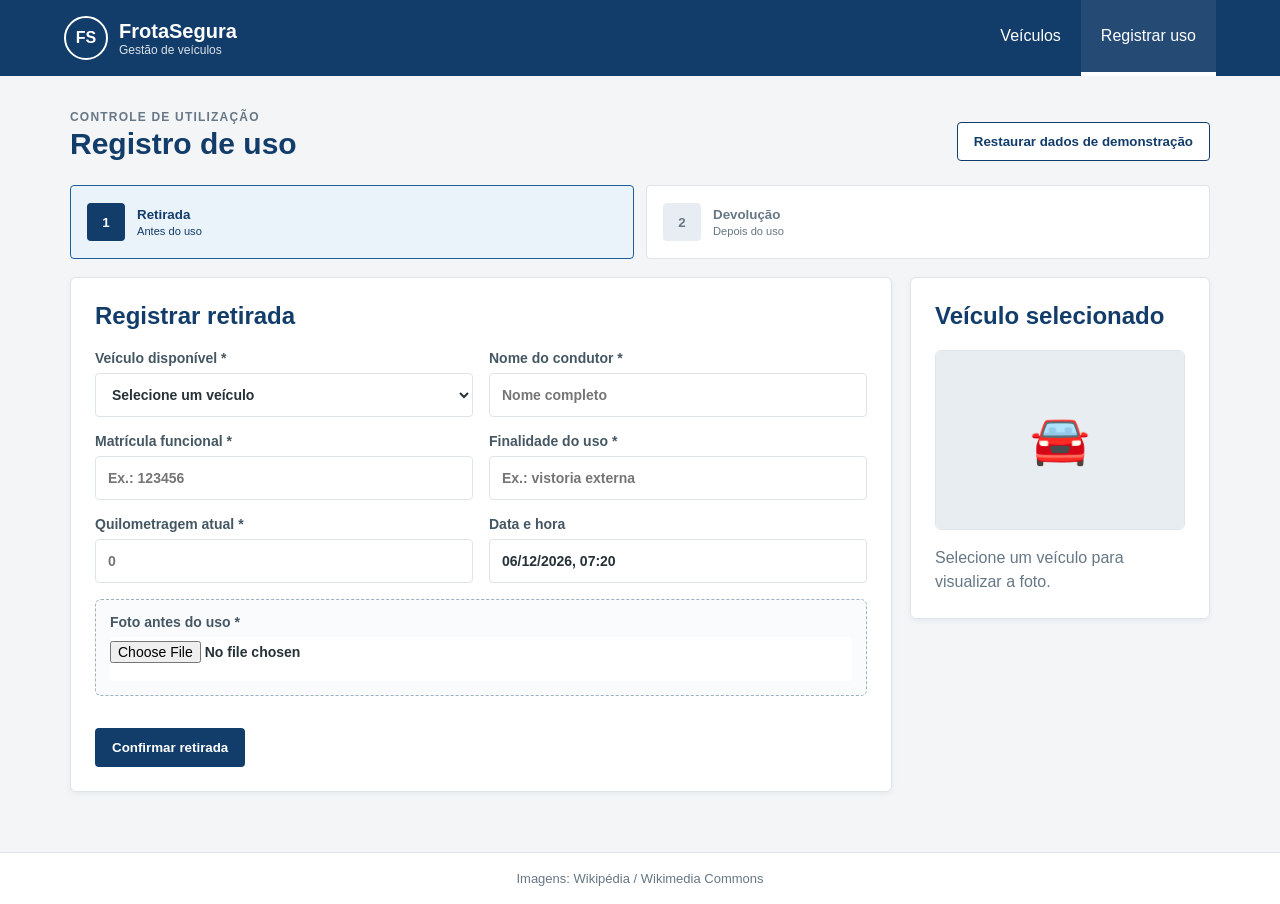
==== registro.html @ 2a6b4c61 "1.0" ====
<!doctype html>
<html lang="pt-BR">
<head>
  <meta charset="utf-8">
  <meta name="viewport" content="width=device-width, initial-scale=1">
  <title>FrotaSegura - Registrar uso</title>
  <link rel="stylesheet" href="css/style.css">
</head>
<body>
  <header class="topbar">
    <div class="brand">
      <span class="brand-icon" aria-hidden="true">FS</span>
      <div><strong>FrotaSegura</strong><span>Gestão de veículos</span></div>
    </div>
    <nav aria-label="Navegação principal">
      <a href="index.html">Veículos</a>
      <a class="active" href="registro.html">Registrar uso</a>
    </nav>
  </header>

  <main class="container narrow">
    <div class="page-heading">
      <div>
        <p class="eyebrow">Controle de utilização</p>
        <h1>Registro de uso</h1>
      </div>
      <button id="restaurarDados" class="btn btn-secondary" type="button">Restaurar dados de demonstração</button>
    </div>

    <div id="mensagemSucesso" class="alert success" role="status" hidden></div>
    <div class="steps" aria-label="Etapas do registro">
      <button type="button" class="step active" data-etapa="retirada">
        <span>1</span><div><strong>Retirada</strong><small>Antes do uso</small></div>
      </button>
      <button type="button" class="step" data-etapa="devolucao">
        <span>2</span><div><strong>Devolução</strong><small>Depois do uso</small></div>
      </button>
    </div>

    <div class="registration-layout">
    <div class="registration-main">
    <section id="etapaRetirada" class="form-card">
      <h2>Registrar retirada</h2>
      <form id="formRetirada" novalidate>
        <div class="form-grid">
          <label>
            <span>Veículo disponível *</span>
            <select id="veiculoRetirada" required></select>
          </label>
          <label>
            <span>Nome do condutor *</span>
            <input id="nomeCondutor" type="text" required placeholder="Nome completo">
          </label>
          <label>
            <span>Matrícula funcional *</span>
            <input id="matricula" type="text" required placeholder="Ex.: 123456">
          </label>
          <label>
            <span>Finalidade do uso *</span>
            <input id="finalidade" type="text" required placeholder="Ex.: vistoria externa">
          </label>
          <label>
            <span>Quilometragem atual *</span>
            <input id="kmInicial" type="number" min="0" step="1" required placeholder="0">
          </label>
          <label>
            <span>Data e hora</span>
            <input id="dataRetirada" type="text" readonly>
          </label>
        </div>
        <label class="upload-area">
          <span>Foto antes do uso *</span>
          <input id="fotoAntes" type="file" accept="image/*" required>
        </label>
        <div class="preview"><img id="previewAntes" alt="Prévia da foto antes do uso" hidden></div>
        <p id="erroRetirada" class="alert error" role="alert" hidden></p>
        <button class="btn btn-primary" type="submit">Confirmar retirada</button>
      </form>
    </section>

    <section id="etapaDevolucao" class="form-card" hidden>
      <h2>Registrar devolução</h2>
      <form id="formDevolucao" novalidate>
        <div class="form-grid">
          <label>
            <span>Veículo em uso *</span>
            <select id="veiculoDevolucao" required></select>
          </label>
          <label>
            <span>Quilometragem final *</span>
            <input id="kmFinal" type="number" min="0" step="1" required placeholder="0">
          </label>
        </div>
        <div id="infoRetirada" class="retirada-info" hidden></div>
        <div class="comparison" id="comparacaoFotos" hidden>
          <figure><span>Antes</span><img id="fotoComparacaoAntes" alt="Foto do veículo antes do uso" hidden><div id="placeholderComparacaoAntes" class="history-photo-placeholder" role="img" aria-label="Foto anterior indisponível" hidden><span aria-hidden="true">🚘</span></div></figure>
          <figure><span>Depois</span><img id="previewDepois" alt="Prévia da foto depois do uso"></figure>
        </div>
        <label class="upload-area">
          <span>Foto depois do uso *</span>
          <input id="fotoDepois" type="file" accept="image/*" required>
        </label>
        <label>
          <span>Observações</span>
          <textarea id="observacoes" rows="4" placeholder="Descreva avarias ou observações sobre o uso"></textarea>
        </label>
        <label class="checkbox-field">
          <input id="possivelDano" type="checkbox">
          <span>Possível dano identificado</span>
        </label>
        <p id="erroDevolucao" class="alert error" role="alert" hidden></p>
        <button class="btn btn-primary" type="submit">Confirmar devolução</button>
      </form>
    </section>
    </div>
    <aside class="selected-vehicle-panel" aria-live="polite">
      <h2>Veículo selecionado</h2>
      <div id="fotoVeiculoSelecionado" class="selected-vehicle-image image-loading">
        <span class="image-skeleton" aria-hidden="true"></span>
      </div>
      <p id="dadosVeiculoSelecionado">Selecione um veículo para visualizar a foto.</p>
    </aside>
    </div>
  </main>

  <footer class="site-footer">Imagens: Wikipédia / Wikimedia Commons</footer>

  <script src="js/dados.js"></script>
  <script src="js/imagens.js"></script>
  <script src="js/registro.js"></script>
</body>
</html>
---- css/style.css ----
:root {
  --azul: #123c69;
  --azul-claro: #1d5f99;
  --azul-pale: #eaf2fa;
  --cinza: #f3f5f7;
  --borda: #dfe4ea;
  --texto: #263238;
  --verde: #198754;
  --laranja: #d9822b;
  --vermelho: #b42318;
  --radius-sm: 4px;
  --radius-md: 6px;
}

* { box-sizing: border-box; }
body { margin: 0; font-family: Arial, Helvetica, sans-serif; background: var(--cinza); color: var(--texto); }
.topbar { height: 76px; background: var(--azul); color: #fff; display: flex; align-items: center; justify-content: space-between; padding: 0 5%; }
.brand { display: flex; align-items: center; gap: 11px; }
.brand-icon { width: 44px; height: 44px; display: grid; place-items: center; border: 2px solid #fff; border-radius: 50%; font-weight: 700; }
.brand div { display: flex; flex-direction: column; }
.brand strong { font-size: 20px; }
.brand span:last-child { font-size: 12px; opacity: .85; }
.topbar nav { display: flex; align-self: stretch; }
.topbar nav a { color: #fff; text-decoration: none; display: flex; align-items: center; padding: 0 20px; border-bottom: 4px solid transparent; }
.topbar nav a.active { background: rgba(255,255,255,.08); border-bottom-color: #fff; }

.container { max-width: 1180px; margin: 0 auto; padding: 34px 20px 60px; }
.container.narrow { max-width: 1180px; }
.page-heading { display: flex; align-items: end; justify-content: space-between; margin-bottom: 24px; }
.page-heading h1 { margin: 3px 0 0; color: var(--azul); font-size: 30px; }
.eyebrow { margin: 0; color: #667785; text-transform: uppercase; letter-spacing: 1.2px; font-size: 12px; font-weight: 700; }

.summary-grid { display: grid; grid-template-columns: repeat(3, 1fr); gap: 18px; margin-bottom: 22px; }
.summary-card { background: #fff; border: 1px solid var(--borda); border-radius: var(--radius-md); padding: 20px; box-shadow: 0 2px 6px rgba(18,60,105,.05); display: flex; align-items: center; gap: 16px; }
.summary-icon { width: 48px; height: 48px; border-radius: var(--radius-md); display: grid; place-items: center; color: #fff; font-size: 20px; }
.summary-icon.blue { background: var(--azul-claro); }.summary-icon.orange { background: var(--laranja); }.summary-icon.green { background: var(--verde); }
.summary-card div { display: flex; flex-direction: column; }.summary-card span:not(.summary-icon) { color: #667785; }.summary-card strong { color: var(--azul); font-size: 28px; }

.toolbar { display: grid; grid-template-columns: 1fr 220px; gap: 14px; margin-bottom: 20px; }
.toolbar label, form label { display: flex; flex-direction: column; gap: 7px; color: #455763; font-weight: 700; font-size: 14px; }
.toolbar input, .toolbar select, form input, form select, form textarea { width: 100%; border: 1px solid var(--borda); border-radius: var(--radius-sm); background: #fff; min-height: 44px; padding: 10px 12px; font: inherit; color: var(--texto); }
.toolbar input:focus, .toolbar select:focus, form input:focus, form select:focus, form textarea:focus { outline: 3px solid rgba(29,95,153,.16); border-color: var(--azul-claro); }

.vehicle-grid { display: grid; grid-template-columns: repeat(3, 1fr); gap: 18px; }
.vehicle-card { background: #fff; border: 1px solid var(--borda); border-radius: var(--radius-md); overflow: hidden; box-shadow: 0 2px 6px rgba(18,60,105,.05); cursor: pointer; transition: .15s ease; }
.vehicle-card:hover, .vehicle-card:focus { transform: translateY(-2px); border-color: #a9c4dd; }
.vehicle-image { height: 180px; width: 100%; position: relative; overflow: hidden; background: #e8edf2; }
.vehicle-image img { display: block; width: 100%; height: 100%; object-fit: cover; }
.vehicle-body { padding: 16px; }.vehicle-title { display: flex; align-items: start; justify-content: space-between; gap: 8px; }
.vehicle-title h2 { margin: 0 0 4px; font-size: 18px; }.plate { color: #667785; font-weight: 700; letter-spacing: .5px; }
.status { border: 1px solid transparent; border-radius: var(--radius-sm); padding: 5px 9px; font-size: 12px; font-weight: 700; white-space: nowrap; }.status.available { background: #dff3e8; color: #12633a; }.status.busy { background: #fff0d7; color: #8a5512; }
.vehicle-meta { display: flex; justify-content: space-between; margin-top: 14px; padding-top: 12px; border-top: 1px solid #edf0f3; color: #667785; font-size: 13px; }.vehicle-meta strong { display: block; color: var(--texto); margin-top: 4px; }
.empty-state { grid-column: 1/-1; padding: 40px; text-align: center; background: #fff; border: 1px solid var(--borda); border-radius: var(--radius-md); }
.image-loading { background: linear-gradient(90deg, #e8edf2 25%, #f5f7f9 50%, #e8edf2 75%); background-size: 200% 100%; animation: skeleton 1.3s ease-in-out infinite; }
.image-skeleton { display: block; width: 100%; height: 100%; }
.image-placeholder { width: 100%; height: 100%; display: grid; place-items: center; background: #e8edf2; color: #778897; }
.image-placeholder span { font-size: 48px; line-height: 1; }
@keyframes skeleton { to { background-position: -200% 0; } }

.modal[hidden] { display: none; }.modal { position: fixed; inset: 0; z-index: 20; display: grid; place-items: center; padding: 20px; }.modal-backdrop { position: absolute; inset: 0; background: rgba(12,28,44,.65); }
.modal-content { position: relative; z-index: 1; width: min(900px, 100%); max-height: 86vh; overflow: auto; background: #fff; border: 1px solid var(--borda); border-radius: var(--radius-md); padding: 24px; box-shadow: 0 8px 24px rgba(12,28,44,.18); }.modal-close { position: absolute; right: 16px; top: 12px; border: 1px solid var(--borda); background: #edf1f5; width: 36px; height: 36px; border-radius: var(--radius-sm); font-size: 24px; cursor: pointer; }.modal-content h2 { color: var(--azul); margin-right: 45px; }
.modal-vehicle-image { height: 180px; max-width: 420px; margin: 0 0 18px; overflow: hidden; border: 1px solid var(--borda); border-radius: var(--radius-md); }
.modal-vehicle-image img { width: 100%; height: 100%; display: block; object-fit: cover; }
.history-list { display: grid; gap: 14px; }.history-item { border: 1px solid var(--borda); border-radius: var(--radius-md); padding: 14px; }.history-head { display: flex; justify-content: space-between; gap: 12px; }.history-head strong { color: var(--azul); }.history-details { color: #667785; margin: 8px 0 12px; }
.history-photos { display: grid; grid-template-columns: 1fr 1fr; gap: 12px; }.history-photos figure { margin: 0; }.history-photos figcaption { font-weight: 700; font-size: 13px; margin-bottom: 6px; }.history-photos img { width: 100%; height: 180px; object-fit: cover; border-radius: var(--radius-md); background: #edf1f5; }.history-photo-placeholder { width: 100%; height: 180px; display: grid; place-items: center; background: #e8edf2; color: #778897; border: 1px solid var(--borda); border-radius: var(--radius-md); }.history-photo-placeholder span { font-size: 42px; }.danger { color: var(--vermelho); font-weight: 700; }

.steps { display: grid; grid-template-columns: 1fr 1fr; gap: 12px; margin-bottom: 18px; }.step { border: 1px solid var(--borda); background: #fff; border-radius: var(--radius-sm); min-height: 74px; display: flex; align-items: center; gap: 12px; padding: 12px 16px; text-align: left; color: #667785; cursor: pointer; }.step > span { width: 38px; height: 38px; border-radius: var(--radius-sm); background: #e7edf3; display: grid; place-items: center; font-weight: 700; }.step div { display: flex; flex-direction: column; }.step small { margin-top: 3px; }.step.active { border-color: var(--azul-claro); background: var(--azul-pale); color: var(--azul); }.step.active > span { background: var(--azul); color: #fff; }
.registration-layout { display: grid; grid-template-columns: minmax(0, 1fr) 300px; gap: 18px; align-items: start; }.registration-main { min-width: 0; display: grid; gap: 16px; }
.form-card, .selected-vehicle-panel { background: #fff; border: 1px solid var(--borda); border-radius: var(--radius-md); padding: 24px; box-shadow: 0 2px 6px rgba(18,60,105,.05); }.form-card h2, .selected-vehicle-panel h2 { margin-top: 0; color: var(--azul); }
.form-grid { display: grid; grid-template-columns: repeat(2, 1fr); gap: 16px; }.form-card form { display: flex; flex-direction: column; gap: 16px; }.upload-area { border: 1px dashed #9eb1c2; border-radius: var(--radius-md); padding: 14px; background: #f9fbfc; }.upload-area input { border: 0; padding: 4px 0; }.preview img { max-width: 280px; max-height: 180px; object-fit: cover; border-radius: var(--radius-md); }
.btn { border: 1px solid transparent; border-radius: var(--radius-sm); padding: 11px 16px; font-weight: 700; cursor: pointer; }.btn-primary { background: var(--azul); color: #fff; align-self: flex-start; }.btn-primary:hover { background: #0d3158; }.btn-secondary { background: #fff; color: var(--azul); border-color: var(--azul); }
.alert { border: 1px solid var(--borda); border-radius: var(--radius-md); padding: 12px 14px; margin: 0; }.alert.success { background: #dff3e8; color: #12633a; border-color: #abdcbf; }.alert.error { background: #fcebea; color: var(--vermelho); border-color: #f1bbb6; }.checkbox-field { flex-direction: row; align-items: center; }.checkbox-field input { width: 18px; min-height: 18px; }.checkbox-field span { font-weight: 700; }
.retirada-info { background: var(--azul-pale); border: 1px solid var(--borda); border-radius: var(--radius-md); padding: 12px; font-size: 14px; }.comparison { display: grid; grid-template-columns: 1fr 1fr; gap: 12px; }.comparison figure { margin: 0; }.comparison figure span { display: block; font-weight: 700; margin-bottom: 6px; }.comparison img { width: 100%; height: 220px; object-fit: cover; border-radius: var(--radius-md); background: #edf1f5; }
.selected-vehicle-panel { position: sticky; top: 18px; }.selected-vehicle-panel p { margin-bottom: 0; color: #667785; line-height: 1.5; }.selected-vehicle-image { height: 180px; overflow: hidden; border: 1px solid var(--borda); border-radius: var(--radius-md); background-color: #e8edf2; }.selected-vehicle-image img { display: block; width: 100%; height: 100%; object-fit: cover; }
.site-footer { padding: 18px 20px; text-align: center; color: #667785; font-size: 13px; border-top: 1px solid var(--borda); background: #fff; }

@media (max-width: 900px) {
  .registration-layout { grid-template-columns: minmax(0, 1fr) 250px; }.vehicle-grid { grid-template-columns: repeat(2, 1fr); }
}
@media (max-width: 800px) {
  .topbar { height: auto; min-height: 76px; align-items: stretch; }.topbar nav a { padding: 0 10px; }.summary-grid { grid-template-columns: 1fr; }.toolbar { grid-template-columns: 1fr; }.form-grid { grid-template-columns: 1fr; }.page-heading { align-items: flex-start; gap: 14px; }.comparison img { height: 160px; }
  .registration-layout { grid-template-columns: 1fr; }.selected-vehicle-panel { position: static; grid-row: 1; }.selected-vehicle-image { height: 220px; }
}
@media (max-width: 520px) {
  .topbar { padding: 0 12px; }.brand div { display: none; }.topbar nav a { font-size: 13px; }.container { padding: 24px 12px 40px; }.page-heading { flex-direction: column; }.page-heading h1 { font-size: 24px; }.summary-grid { gap: 10px; }.vehicle-grid { grid-template-columns: 1fr; }.steps { grid-template-columns: 1fr; }.modal-content { padding: 20px 14px; }.history-photos, .comparison { grid-template-columns: 1fr; }.history-photos img { height: 200px; }.btn-secondary { width: 100%; }.form-card, .selected-vehicle-panel { padding: 18px 14px; }
}
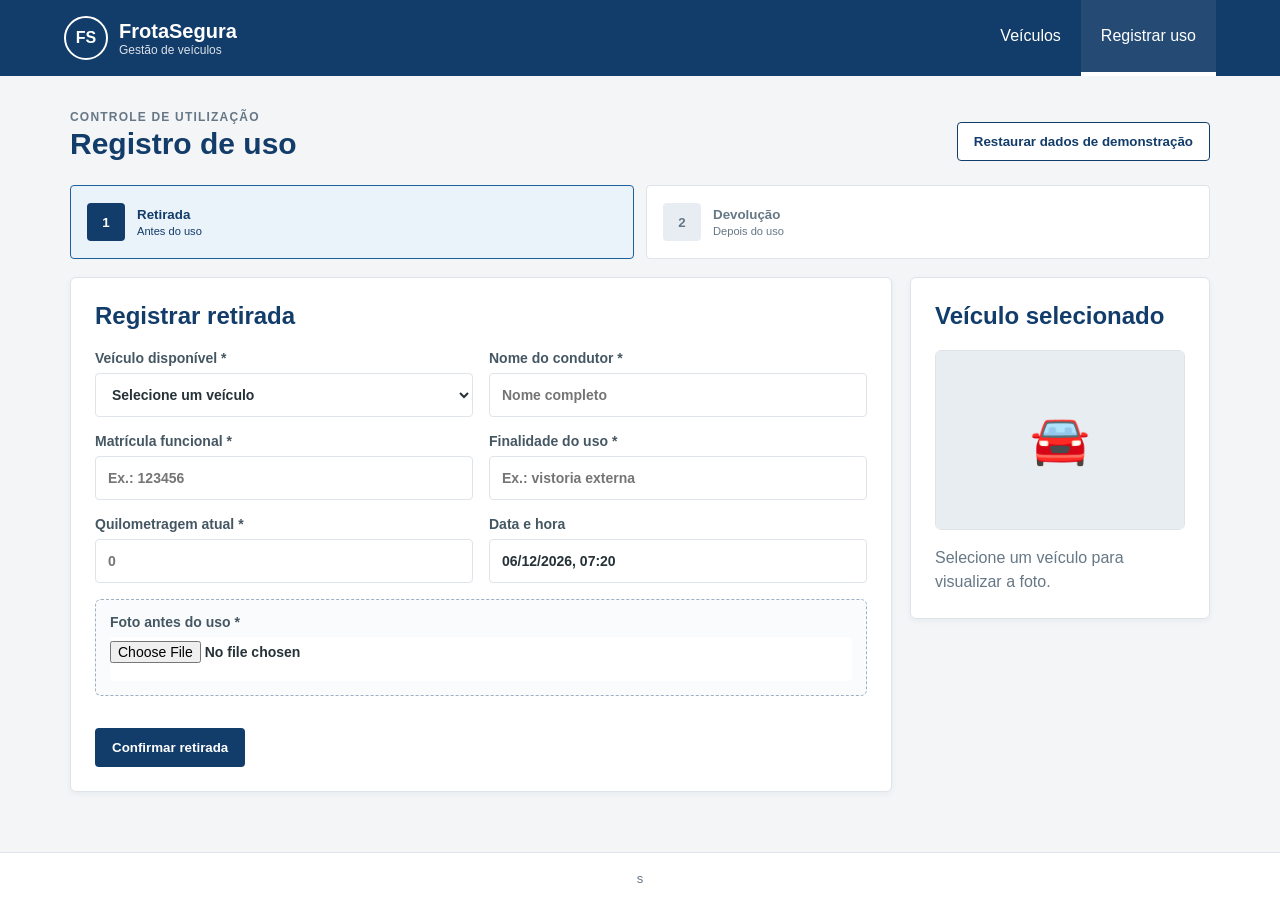
==== commit 1505aec7: "Tirei "Imagens: WIkipédia" do footer" ====
--- a/registro.html
+++ b/registro.html
@@ -123,7 +123,7 @@
     </div>
   </main>
 
-  <footer class="site-footer">Imagens: Wikipédia / Wikimedia Commons</footer>
+  <footer class="site-footer">s</footer>
 
   <script src="js/dados.js"></script>
   <script src="js/imagens.js"></script>
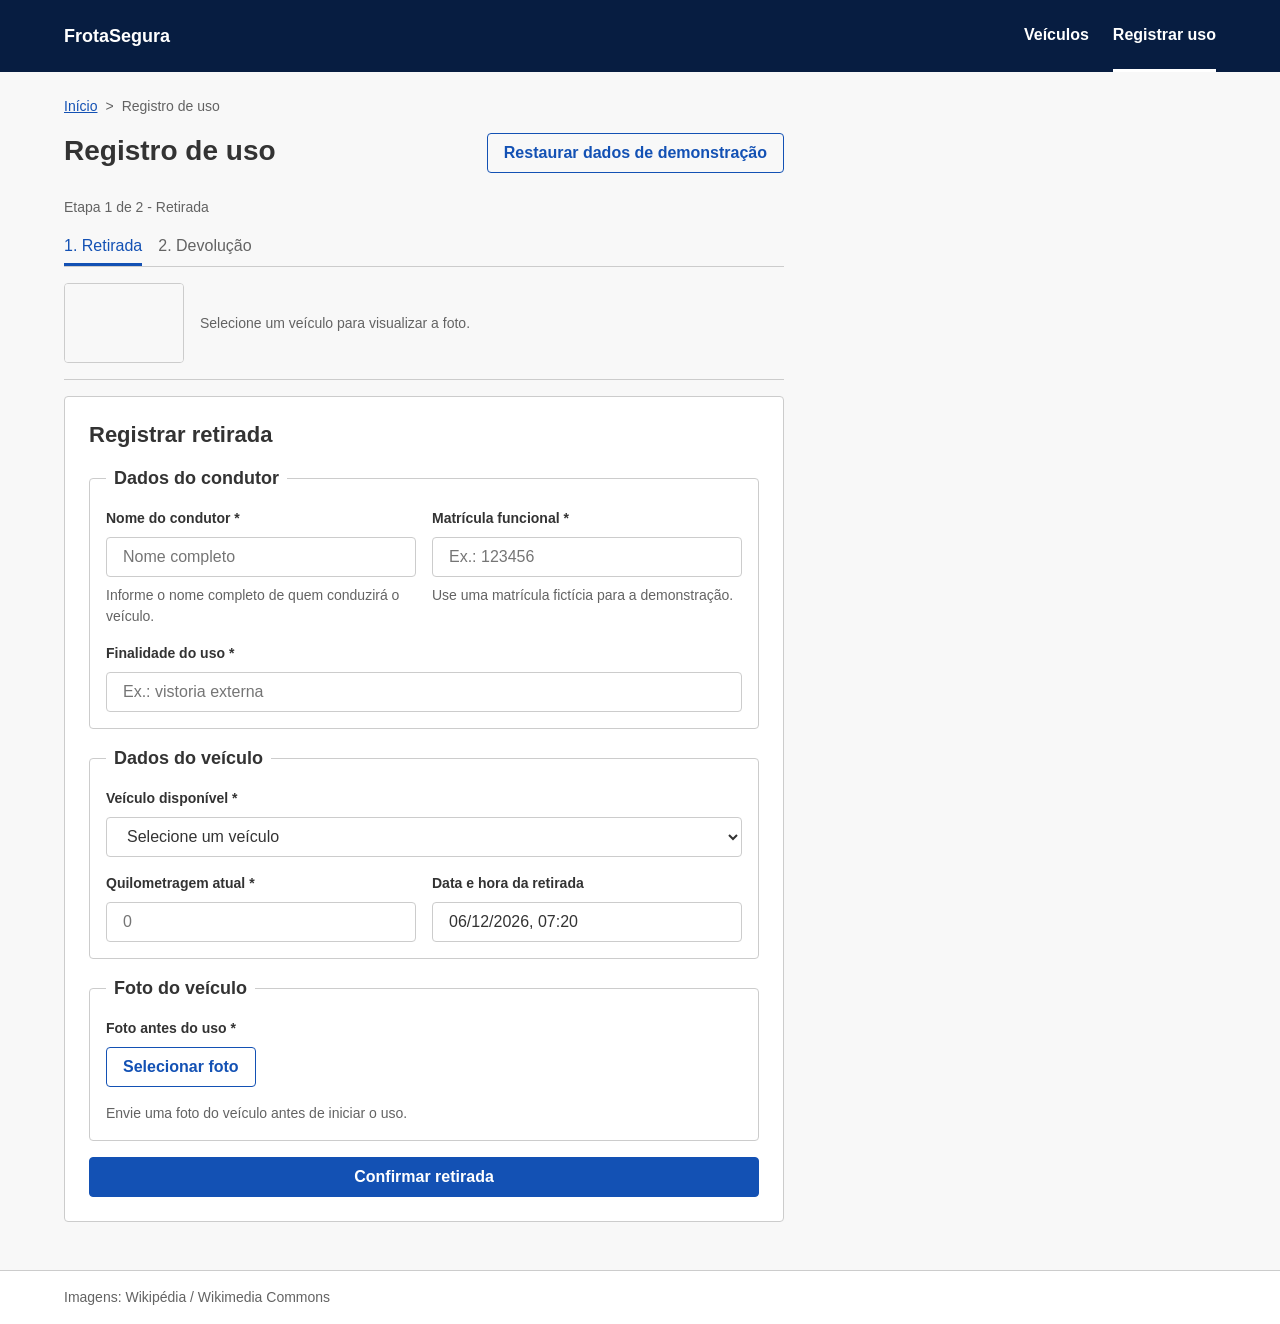
==== commit e81544db: "2.0" ====
--- a/registro.html
+++ b/registro.html
@@ -7,123 +7,165 @@
   <link rel="stylesheet" href="css/style.css">
 </head>
 <body>
-  <header class="topbar">
-    <div class="brand">
-      <span class="brand-icon" aria-hidden="true">FS</span>
-      <div><strong>FrotaSegura</strong><span>Gestão de veículos</span></div>
+  <header class="cabecalho">
+    <div class="cabecalho-conteudo container">
+      <a class="marca" href="index.html">FrotaSegura</a>
+      <nav class="navegacao" aria-label="Navegação principal">
+        <a href="index.html">Veículos</a>
+        <a class="ativo" href="registro.html" aria-current="page">Registrar uso</a>
+      </nav>
     </div>
-    <nav aria-label="Navegação principal">
-      <a href="index.html">Veículos</a>
-      <a class="active" href="registro.html">Registrar uso</a>
-    </nav>
   </header>
 
-  <main class="container narrow">
-    <div class="page-heading">
-      <div>
-        <p class="eyebrow">Controle de utilização</p>
+  <main class="container">
+    <div class="registro-conteudo">
+      <nav class="migalhas" aria-label="Você está em">
+        <ol>
+          <li><a href="index.html">Início</a></li>
+          <li aria-current="page">Registro de uso</li>
+        </ol>
+      </nav>
+
+      <div class="titulo-pagina titulo-pagina--registro">
         <h1>Registro de uso</h1>
+        <button id="restaurarDados" class="botao botao--secundario" type="button">Restaurar dados de demonstração</button>
       </div>
-      <button id="restaurarDados" class="btn btn-secondary" type="button">Restaurar dados de demonstração</button>
-    </div>
 
-    <div id="mensagemSucesso" class="alert success" role="status" hidden></div>
-    <div class="steps" aria-label="Etapas do registro">
-      <button type="button" class="step active" data-etapa="retirada">
-        <span>1</span><div><strong>Retirada</strong><small>Antes do uso</small></div>
-      </button>
-      <button type="button" class="step" data-etapa="devolucao">
-        <span>2</span><div><strong>Devolução</strong><small>Depois do uso</small></div>
-      </button>
-    </div>
+      <div id="mensagemSucesso" class="mensagem mensagem--sucesso" role="status" hidden></div>
+      <p id="indicacaoEtapa" class="indicacao-etapa">Etapa 1 de 2 - Retirada</p>
+      <nav class="etapas" aria-label="Etapas do registro">
+        <button type="button" class="etapa ativo" data-etapa="retirada" aria-current="step">1. Retirada</button>
+        <button type="button" class="etapa" data-etapa="devolucao">2. Devolução</button>
+      </nav>
 
-    <div class="registration-layout">
-    <div class="registration-main">
-    <section id="etapaRetirada" class="form-card">
-      <h2>Registrar retirada</h2>
-      <form id="formRetirada" novalidate>
-        <div class="form-grid">
-          <label>
-            <span>Veículo disponível *</span>
-            <select id="veiculoRetirada" required></select>
-          </label>
-          <label>
-            <span>Nome do condutor *</span>
-            <input id="nomeCondutor" type="text" required placeholder="Nome completo">
-          </label>
-          <label>
-            <span>Matrícula funcional *</span>
-            <input id="matricula" type="text" required placeholder="Ex.: 123456">
-          </label>
-          <label>
-            <span>Finalidade do uso *</span>
-            <input id="finalidade" type="text" required placeholder="Ex.: vistoria externa">
-          </label>
-          <label>
-            <span>Quilometragem atual *</span>
-            <input id="kmInicial" type="number" min="0" step="1" required placeholder="0">
-          </label>
-          <label>
-            <span>Data e hora</span>
-            <input id="dataRetirada" type="text" readonly>
-          </label>
+      <div class="veiculo-selecionado" aria-live="polite">
+        <div id="fotoVeiculoSelecionado" class="foto-veiculo image-loading" aria-busy="true">
+          <span class="image-skeleton" aria-hidden="true"></span>
         </div>
-        <label class="upload-area">
-          <span>Foto antes do uso *</span>
-          <input id="fotoAntes" type="file" accept="image/*" required>
-        </label>
-        <div class="preview"><img id="previewAntes" alt="Prévia da foto antes do uso" hidden></div>
-        <p id="erroRetirada" class="alert error" role="alert" hidden></p>
-        <button class="btn btn-primary" type="submit">Confirmar retirada</button>
-      </form>
-    </section>
+        <p id="dadosVeiculoSelecionado">Selecione um veículo para visualizar a foto.</p>
+      </div>
 
-    <section id="etapaDevolucao" class="form-card" hidden>
-      <h2>Registrar devolução</h2>
-      <form id="formDevolucao" novalidate>
-        <div class="form-grid">
-          <label>
-            <span>Veículo em uso *</span>
-            <select id="veiculoDevolucao" required></select>
-          </label>
-          <label>
-            <span>Quilometragem final *</span>
-            <input id="kmFinal" type="number" min="0" step="1" required placeholder="0">
-          </label>
-        </div>
-        <div id="infoRetirada" class="retirada-info" hidden></div>
-        <div class="comparison" id="comparacaoFotos" hidden>
-          <figure><span>Antes</span><img id="fotoComparacaoAntes" alt="Foto do veículo antes do uso" hidden><div id="placeholderComparacaoAntes" class="history-photo-placeholder" role="img" aria-label="Foto anterior indisponível" hidden><span aria-hidden="true">🚘</span></div></figure>
-          <figure><span>Depois</span><img id="previewDepois" alt="Prévia da foto depois do uso"></figure>
-        </div>
-        <label class="upload-area">
-          <span>Foto depois do uso *</span>
-          <input id="fotoDepois" type="file" accept="image/*" required>
-        </label>
-        <label>
-          <span>Observações</span>
-          <textarea id="observacoes" rows="4" placeholder="Descreva avarias ou observações sobre o uso"></textarea>
-        </label>
-        <label class="checkbox-field">
-          <input id="possivelDano" type="checkbox">
-          <span>Possível dano identificado</span>
-        </label>
-        <p id="erroDevolucao" class="alert error" role="alert" hidden></p>
-        <button class="btn btn-primary" type="submit">Confirmar devolução</button>
-      </form>
-    </section>
-    </div>
-    <aside class="selected-vehicle-panel" aria-live="polite">
-      <h2>Veículo selecionado</h2>
-      <div id="fotoVeiculoSelecionado" class="selected-vehicle-image image-loading">
-        <span class="image-skeleton" aria-hidden="true"></span>
-      </div>
-      <p id="dadosVeiculoSelecionado">Selecione um veículo para visualizar a foto.</p>
-    </aside>
+      <section id="etapaRetirada" class="painel-formulario">
+        <h2>Registrar retirada</h2>
+        <form id="formRetirada" novalidate>
+          <fieldset class="grupo-campos">
+            <legend>Dados do condutor</legend>
+            <div class="grade-campos">
+              <div class="campo">
+                <label for="nomeCondutor">Nome do condutor <span aria-hidden="true">*</span></label>
+                <input id="nomeCondutor" type="text" required placeholder="Nome completo" aria-describedby="ajudaNome">
+                <small id="ajudaNome" class="ajuda-campo">Informe o nome completo de quem conduzirá o veículo.</small>
+              </div>
+              <div class="campo">
+                <label for="matricula">Matrícula funcional <span aria-hidden="true">*</span></label>
+                <input id="matricula" type="text" required placeholder="Ex.: 123456" aria-describedby="ajudaMatricula">
+                <small id="ajudaMatricula" class="ajuda-campo">Use uma matrícula fictícia para a demonstração.</small>
+              </div>
+              <div class="campo campo--largura-total">
+                <label for="finalidade">Finalidade do uso <span aria-hidden="true">*</span></label>
+                <input id="finalidade" type="text" required placeholder="Ex.: vistoria externa">
+              </div>
+            </div>
+          </fieldset>
+
+          <fieldset class="grupo-campos">
+            <legend>Dados do veículo</legend>
+            <div class="grade-campos">
+              <div class="campo campo--largura-total">
+                <label for="veiculoRetirada">Veículo disponível <span aria-hidden="true">*</span></label>
+                <select id="veiculoRetirada" required></select>
+              </div>
+              <div class="campo">
+                <label for="kmInicial">Quilometragem atual <span aria-hidden="true">*</span></label>
+                <input id="kmInicial" type="number" min="0" step="1" required placeholder="0">
+              </div>
+              <div class="campo">
+                <label for="dataRetirada">Data e hora da retirada</label>
+                <input id="dataRetirada" type="text" readonly>
+              </div>
+            </div>
+          </fieldset>
+
+          <fieldset class="grupo-campos">
+            <legend>Foto do veículo</legend>
+            <div class="campo">
+              <span class="rotulo-campo">Foto antes do uso <span aria-hidden="true">*</span></span>
+              <div class="upload-controle">
+                <input id="fotoAntes" class="entrada-arquivo" type="file" accept="image/*" required aria-describedby="ajudaFotoAntes">
+                <label class="botao botao--secundario botao-arquivo" for="fotoAntes">Selecionar foto</label>
+                <div class="previa-foto"><img id="previewAntes" alt="Prévia da foto antes do uso" hidden></div>
+              </div>
+              <small id="ajudaFotoAntes" class="ajuda-campo">Envie uma foto do veículo antes de iniciar o uso.</small>
+            </div>
+          </fieldset>
+
+          <p id="erroRetirada" class="mensagem mensagem--erro" role="alert" hidden></p>
+          <button class="botao botao--primario" type="submit">Confirmar retirada</button>
+        </form>
+      </section>
+
+      <section id="etapaDevolucao" class="painel-formulario" hidden>
+        <h2>Registrar devolução</h2>
+        <form id="formDevolucao" novalidate>
+          <fieldset class="grupo-campos">
+            <legend>Dados do veículo</legend>
+            <div class="grade-campos">
+              <div class="campo campo--largura-total">
+                <label for="veiculoDevolucao">Veículo em uso <span aria-hidden="true">*</span></label>
+                <select id="veiculoDevolucao" required></select>
+              </div>
+              <div class="campo">
+                <label for="kmFinal">Quilometragem final <span aria-hidden="true">*</span></label>
+                <input id="kmFinal" type="number" min="0" step="1" required placeholder="0">
+              </div>
+            </div>
+            <div id="infoRetirada" class="informacao-retirada" hidden></div>
+          </fieldset>
+
+          <fieldset class="grupo-campos">
+            <legend>Foto do veículo</legend>
+            <div class="comparacao" id="comparacaoFotos" hidden>
+              <figure>
+                <figcaption>Antes do uso</figcaption>
+                <img id="fotoComparacaoAntes" alt="Foto do veículo antes do uso" hidden>
+                <div id="placeholderComparacaoAntes" class="foto-indisponivel" role="img" aria-label="Foto anterior indisponível" hidden></div>
+                <small id="dataFotoAntes" class="data-foto">Data e hora da retirada</small>
+              </figure>
+              <figure>
+                <figcaption>Depois do uso</figcaption>
+                <img id="previewDepois" alt="Prévia da foto depois do uso" hidden>
+                <div class="campo campo--foto-depois">
+                  <input id="fotoDepois" class="entrada-arquivo" type="file" accept="image/*" required aria-describedby="ajudaFotoDepois">
+                  <label class="botao botao--secundario botao-arquivo" for="fotoDepois">Selecionar foto</label>
+                  <small id="ajudaFotoDepois" class="ajuda-campo">Envie uma foto para registrar a devolução.</small>
+                </div>
+                <small id="dataFotoDepois" class="data-foto">Data e hora da devolução</small>
+              </figure>
+            </div>
+          </fieldset>
+
+          <fieldset class="grupo-campos">
+            <legend>Observações e danos</legend>
+            <div class="campo">
+              <label for="observacoes">Observações</label>
+              <textarea id="observacoes" rows="3" placeholder="Descreva avarias ou observações sobre o uso"></textarea>
+            </div>
+            <label class="campo-checkbox" for="possivelDano">
+              <input id="possivelDano" type="checkbox">
+              <span>Possível dano identificado</span>
+            </label>
+          </fieldset>
+
+          <p id="erroDevolucao" class="mensagem mensagem--erro" role="alert" hidden></p>
+          <button class="botao botao--primario" type="submit">Confirmar devolução</button>
+        </form>
+      </section>
     </div>
   </main>
 
-  <footer class="site-footer">s</footer>
+  <footer class="rodape">
+    <div class="container">Imagens: Wikipédia / Wikimedia Commons</div>
+  </footer>
 
   <script src="js/dados.js"></script>
   <script src="js/imagens.js"></script>
--- a/css/style.css
+++ b/css/style.css
@@ -1,86 +1,955 @@
+/* Tokens */
 :root {
-  --azul: #123c69;
-  --azul-claro: #1d5f99;
-  --azul-pale: #eaf2fa;
-  --cinza: #f3f5f7;
-  --borda: #dfe4ea;
-  --texto: #263238;
-  --verde: #198754;
-  --laranja: #d9822b;
-  --vermelho: #b42318;
-  --radius-sm: 4px;
-  --radius-md: 6px;
-}
-
-* { box-sizing: border-box; }
-body { margin: 0; font-family: Arial, Helvetica, sans-serif; background: var(--cinza); color: var(--texto); }
-.topbar { height: 76px; background: var(--azul); color: #fff; display: flex; align-items: center; justify-content: space-between; padding: 0 5%; }
-.brand { display: flex; align-items: center; gap: 11px; }
-.brand-icon { width: 44px; height: 44px; display: grid; place-items: center; border: 2px solid #fff; border-radius: 50%; font-weight: 700; }
-.brand div { display: flex; flex-direction: column; }
-.brand strong { font-size: 20px; }
-.brand span:last-child { font-size: 12px; opacity: .85; }
-.topbar nav { display: flex; align-self: stretch; }
-.topbar nav a { color: #fff; text-decoration: none; display: flex; align-items: center; padding: 0 20px; border-bottom: 4px solid transparent; }
-.topbar nav a.active { background: rgba(255,255,255,.08); border-bottom-color: #fff; }
-
-.container { max-width: 1180px; margin: 0 auto; padding: 34px 20px 60px; }
-.container.narrow { max-width: 1180px; }
-.page-heading { display: flex; align-items: end; justify-content: space-between; margin-bottom: 24px; }
-.page-heading h1 { margin: 3px 0 0; color: var(--azul); font-size: 30px; }
-.eyebrow { margin: 0; color: #667785; text-transform: uppercase; letter-spacing: 1.2px; font-size: 12px; font-weight: 700; }
-
-.summary-grid { display: grid; grid-template-columns: repeat(3, 1fr); gap: 18px; margin-bottom: 22px; }
-.summary-card { background: #fff; border: 1px solid var(--borda); border-radius: var(--radius-md); padding: 20px; box-shadow: 0 2px 6px rgba(18,60,105,.05); display: flex; align-items: center; gap: 16px; }
-.summary-icon { width: 48px; height: 48px; border-radius: var(--radius-md); display: grid; place-items: center; color: #fff; font-size: 20px; }
-.summary-icon.blue { background: var(--azul-claro); }.summary-icon.orange { background: var(--laranja); }.summary-icon.green { background: var(--verde); }
-.summary-card div { display: flex; flex-direction: column; }.summary-card span:not(.summary-icon) { color: #667785; }.summary-card strong { color: var(--azul); font-size: 28px; }
-
-.toolbar { display: grid; grid-template-columns: 1fr 220px; gap: 14px; margin-bottom: 20px; }
-.toolbar label, form label { display: flex; flex-direction: column; gap: 7px; color: #455763; font-weight: 700; font-size: 14px; }
-.toolbar input, .toolbar select, form input, form select, form textarea { width: 100%; border: 1px solid var(--borda); border-radius: var(--radius-sm); background: #fff; min-height: 44px; padding: 10px 12px; font: inherit; color: var(--texto); }
-.toolbar input:focus, .toolbar select:focus, form input:focus, form select:focus, form textarea:focus { outline: 3px solid rgba(29,95,153,.16); border-color: var(--azul-claro); }
-
-.vehicle-grid { display: grid; grid-template-columns: repeat(3, 1fr); gap: 18px; }
-.vehicle-card { background: #fff; border: 1px solid var(--borda); border-radius: var(--radius-md); overflow: hidden; box-shadow: 0 2px 6px rgba(18,60,105,.05); cursor: pointer; transition: .15s ease; }
-.vehicle-card:hover, .vehicle-card:focus { transform: translateY(-2px); border-color: #a9c4dd; }
-.vehicle-image { height: 180px; width: 100%; position: relative; overflow: hidden; background: #e8edf2; }
-.vehicle-image img { display: block; width: 100%; height: 100%; object-fit: cover; }
-.vehicle-body { padding: 16px; }.vehicle-title { display: flex; align-items: start; justify-content: space-between; gap: 8px; }
-.vehicle-title h2 { margin: 0 0 4px; font-size: 18px; }.plate { color: #667785; font-weight: 700; letter-spacing: .5px; }
-.status { border: 1px solid transparent; border-radius: var(--radius-sm); padding: 5px 9px; font-size: 12px; font-weight: 700; white-space: nowrap; }.status.available { background: #dff3e8; color: #12633a; }.status.busy { background: #fff0d7; color: #8a5512; }
-.vehicle-meta { display: flex; justify-content: space-between; margin-top: 14px; padding-top: 12px; border-top: 1px solid #edf0f3; color: #667785; font-size: 13px; }.vehicle-meta strong { display: block; color: var(--texto); margin-top: 4px; }
-.empty-state { grid-column: 1/-1; padding: 40px; text-align: center; background: #fff; border: 1px solid var(--borda); border-radius: var(--radius-md); }
-.image-loading { background: linear-gradient(90deg, #e8edf2 25%, #f5f7f9 50%, #e8edf2 75%); background-size: 200% 100%; animation: skeleton 1.3s ease-in-out infinite; }
-.image-skeleton { display: block; width: 100%; height: 100%; }
-.image-placeholder { width: 100%; height: 100%; display: grid; place-items: center; background: #e8edf2; color: #778897; }
-.image-placeholder span { font-size: 48px; line-height: 1; }
-@keyframes skeleton { to { background-position: -200% 0; } }
-
-.modal[hidden] { display: none; }.modal { position: fixed; inset: 0; z-index: 20; display: grid; place-items: center; padding: 20px; }.modal-backdrop { position: absolute; inset: 0; background: rgba(12,28,44,.65); }
-.modal-content { position: relative; z-index: 1; width: min(900px, 100%); max-height: 86vh; overflow: auto; background: #fff; border: 1px solid var(--borda); border-radius: var(--radius-md); padding: 24px; box-shadow: 0 8px 24px rgba(12,28,44,.18); }.modal-close { position: absolute; right: 16px; top: 12px; border: 1px solid var(--borda); background: #edf1f5; width: 36px; height: 36px; border-radius: var(--radius-sm); font-size: 24px; cursor: pointer; }.modal-content h2 { color: var(--azul); margin-right: 45px; }
-.modal-vehicle-image { height: 180px; max-width: 420px; margin: 0 0 18px; overflow: hidden; border: 1px solid var(--borda); border-radius: var(--radius-md); }
-.modal-vehicle-image img { width: 100%; height: 100%; display: block; object-fit: cover; }
-.history-list { display: grid; gap: 14px; }.history-item { border: 1px solid var(--borda); border-radius: var(--radius-md); padding: 14px; }.history-head { display: flex; justify-content: space-between; gap: 12px; }.history-head strong { color: var(--azul); }.history-details { color: #667785; margin: 8px 0 12px; }
-.history-photos { display: grid; grid-template-columns: 1fr 1fr; gap: 12px; }.history-photos figure { margin: 0; }.history-photos figcaption { font-weight: 700; font-size: 13px; margin-bottom: 6px; }.history-photos img { width: 100%; height: 180px; object-fit: cover; border-radius: var(--radius-md); background: #edf1f5; }.history-photo-placeholder { width: 100%; height: 180px; display: grid; place-items: center; background: #e8edf2; color: #778897; border: 1px solid var(--borda); border-radius: var(--radius-md); }.history-photo-placeholder span { font-size: 42px; }.danger { color: var(--vermelho); font-weight: 700; }
-
-.steps { display: grid; grid-template-columns: 1fr 1fr; gap: 12px; margin-bottom: 18px; }.step { border: 1px solid var(--borda); background: #fff; border-radius: var(--radius-sm); min-height: 74px; display: flex; align-items: center; gap: 12px; padding: 12px 16px; text-align: left; color: #667785; cursor: pointer; }.step > span { width: 38px; height: 38px; border-radius: var(--radius-sm); background: #e7edf3; display: grid; place-items: center; font-weight: 700; }.step div { display: flex; flex-direction: column; }.step small { margin-top: 3px; }.step.active { border-color: var(--azul-claro); background: var(--azul-pale); color: var(--azul); }.step.active > span { background: var(--azul); color: #fff; }
-.registration-layout { display: grid; grid-template-columns: minmax(0, 1fr) 300px; gap: 18px; align-items: start; }.registration-main { min-width: 0; display: grid; gap: 16px; }
-.form-card, .selected-vehicle-panel { background: #fff; border: 1px solid var(--borda); border-radius: var(--radius-md); padding: 24px; box-shadow: 0 2px 6px rgba(18,60,105,.05); }.form-card h2, .selected-vehicle-panel h2 { margin-top: 0; color: var(--azul); }
-.form-grid { display: grid; grid-template-columns: repeat(2, 1fr); gap: 16px; }.form-card form { display: flex; flex-direction: column; gap: 16px; }.upload-area { border: 1px dashed #9eb1c2; border-radius: var(--radius-md); padding: 14px; background: #f9fbfc; }.upload-area input { border: 0; padding: 4px 0; }.preview img { max-width: 280px; max-height: 180px; object-fit: cover; border-radius: var(--radius-md); }
-.btn { border: 1px solid transparent; border-radius: var(--radius-sm); padding: 11px 16px; font-weight: 700; cursor: pointer; }.btn-primary { background: var(--azul); color: #fff; align-self: flex-start; }.btn-primary:hover { background: #0d3158; }.btn-secondary { background: #fff; color: var(--azul); border-color: var(--azul); }
-.alert { border: 1px solid var(--borda); border-radius: var(--radius-md); padding: 12px 14px; margin: 0; }.alert.success { background: #dff3e8; color: #12633a; border-color: #abdcbf; }.alert.error { background: #fcebea; color: var(--vermelho); border-color: #f1bbb6; }.checkbox-field { flex-direction: row; align-items: center; }.checkbox-field input { width: 18px; min-height: 18px; }.checkbox-field span { font-weight: 700; }
-.retirada-info { background: var(--azul-pale); border: 1px solid var(--borda); border-radius: var(--radius-md); padding: 12px; font-size: 14px; }.comparison { display: grid; grid-template-columns: 1fr 1fr; gap: 12px; }.comparison figure { margin: 0; }.comparison figure span { display: block; font-weight: 700; margin-bottom: 6px; }.comparison img { width: 100%; height: 220px; object-fit: cover; border-radius: var(--radius-md); background: #edf1f5; }
-.selected-vehicle-panel { position: sticky; top: 18px; }.selected-vehicle-panel p { margin-bottom: 0; color: #667785; line-height: 1.5; }.selected-vehicle-image { height: 180px; overflow: hidden; border: 1px solid var(--borda); border-radius: var(--radius-md); background-color: #e8edf2; }.selected-vehicle-image img { display: block; width: 100%; height: 100%; object-fit: cover; }
-.site-footer { padding: 18px 20px; text-align: center; color: #667785; font-size: 13px; border-top: 1px solid var(--borda); background: #fff; }
-
-@media (max-width: 900px) {
-  .registration-layout { grid-template-columns: minmax(0, 1fr) 250px; }.vehicle-grid { grid-template-columns: repeat(2, 1fr); }
-}
-@media (max-width: 800px) {
-  .topbar { height: auto; min-height: 76px; align-items: stretch; }.topbar nav a { padding: 0 10px; }.summary-grid { grid-template-columns: 1fr; }.toolbar { grid-template-columns: 1fr; }.form-grid { grid-template-columns: 1fr; }.page-heading { align-items: flex-start; gap: 14px; }.comparison img { height: 160px; }
-  .registration-layout { grid-template-columns: 1fr; }.selected-vehicle-panel { position: static; grid-row: 1; }.selected-vehicle-image { height: 220px; }
-}
+  --azul-institucional: #1351B4;
+  --azul-escuro: #071D41;
+  --texto: #333333;
+  --texto-secundario: #636363;
+  --borda: #CCCCCC;
+  --fundo-pagina: #F8F8F8;
+  --superficie: #FFFFFF;
+  --sucesso: #168821;
+  --alerta: #FFCD07;
+  --erro: #E52207;
+
+  --espaco-1: 8px;
+  --espaco-2: 16px;
+  --espaco-3: 24px;
+  --espaco-4: 32px;
+  --espaco-5: 48px;
+
+  --raio: 4px;
+  --altura-controle: 40px;
+  --largura-container: 1200px;
+  --largura-formulario: 720px;
+  --largura-miniatura: 72px;
+  --altura-miniatura: 48px;
+  --fonte: "Segoe UI", Roboto, "Helvetica Neue", Arial, sans-serif;
+  --tamanho-corpo: 16px;
+  --tamanho-pequeno: 14px;
+  --tamanho-titulo-1: 28px;
+  --tamanho-titulo-2: 22px;
+  --tamanho-titulo-3: 18px;
+  --sombra-modal: 0 8px 20px rgb(0 0 0 / 24%);
+  --fundo-modal: rgb(0 0 0 / 50%);
+}
+
+/* Reset mínimo */
+* {
+  box-sizing: border-box;
+}
+
+/* Base */
+body {
+  margin: 0;
+  background: var(--fundo-pagina);
+  color: var(--texto);
+  font-family: var(--fonte);
+  font-size: var(--tamanho-corpo);
+  font-weight: 400;
+  line-height: 1.5;
+}
+
+strong,
+b {
+  font-weight: 600;
+}
+
+h1,
+h2,
+h3,
+p,
+figure {
+  margin-top: 0;
+}
+
+h1,
+h2,
+h3 {
+  color: var(--texto);
+  line-height: 1.25;
+  font-weight: 600;
+}
+
+h1 {
+  margin-bottom: 0;
+  font-size: var(--tamanho-titulo-1);
+}
+
+h2 {
+  margin-bottom: var(--espaco-2);
+  font-size: var(--tamanho-titulo-2);
+}
+
+h3 {
+  font-size: var(--tamanho-titulo-3);
+}
+
+a {
+  color: var(--azul-institucional);
+}
+
+a:focus-visible,
+button:focus-visible,
+input:focus-visible,
+select:focus-visible,
+textarea:focus-visible {
+  outline: 2px solid var(--azul-institucional);
+  outline-offset: 2px;
+}
+
+button,
+input,
+select,
+textarea {
+  font: inherit;
+}
+
+/* Layout */
+.container {
+  width: min(100%, var(--largura-container));
+  margin-inline: auto;
+  padding-inline: var(--espaco-3);
+}
+
+.titulo-pagina {
+  display: flex;
+  align-items: center;
+  justify-content: space-between;
+  gap: var(--espaco-2);
+  margin-block: var(--espaco-2) var(--espaco-3);
+}
+
+.migalhas {
+  margin-top: var(--espaco-3);
+  color: var(--texto-secundario);
+  font-size: var(--tamanho-pequeno);
+}
+
+.migalhas ol {
+  display: flex;
+  flex-wrap: wrap;
+  gap: var(--espaco-1);
+  margin: 0;
+  padding: 0;
+  list-style: none;
+}
+
+.migalhas li + li::before {
+  content: ">";
+  margin-right: var(--espaco-1);
+  color: var(--texto-secundario);
+}
+
+.rodape {
+  margin-top: var(--espaco-5);
+  padding-block: var(--espaco-2);
+  border-top: 1px solid var(--borda);
+  background: var(--superficie);
+  color: var(--texto-secundario);
+  font-size: var(--tamanho-pequeno);
+}
+
+/* Cabeçalho e navegação */
+.cabecalho {
+  background: var(--azul-escuro);
+  color: var(--superficie);
+}
+
+.cabecalho-conteudo {
+  min-height: 72px;
+  display: flex;
+  align-items: stretch;
+  justify-content: space-between;
+  gap: var(--espaco-3);
+}
+
+.marca {
+  display: flex;
+  align-items: center;
+  color: var(--superficie);
+  font-size: var(--tamanho-titulo-3);
+  font-weight: 600;
+  text-decoration: none;
+}
+
+.navegacao {
+  display: flex;
+  align-items: stretch;
+  gap: var(--espaco-3);
+}
+
+.navegacao a {
+  display: flex;
+  align-items: center;
+  border-bottom: 3px solid transparent;
+  color: var(--superficie);
+  font-weight: 600;
+  text-decoration: none;
+  transition: color 120ms, background-color 120ms, border-color 120ms;
+}
+
+.navegacao a:hover,
+.navegacao a.ativo {
+  border-bottom-color: var(--superficie);
+}
+
+/* Tabela e filtros */
+.indicadores {
+  display: flex;
+  margin-bottom: var(--espaco-3);
+  border-block: 1px solid var(--borda);
+  background: var(--superficie);
+}
+
+.indicador {
+  min-width: 0;
+  flex: 1;
+  display: flex;
+  flex-direction: column;
+  gap: var(--espaco-1);
+  padding: var(--espaco-2) var(--espaco-3);
+}
+
+.indicador + .indicador {
+  border-left: 1px solid var(--borda);
+}
+
+.indicador strong {
+  color: var(--azul-institucional);
+  font-size: var(--tamanho-titulo-1);
+  line-height: 1;
+}
+
+.indicador span {
+  color: var(--texto-secundario);
+  font-size: var(--tamanho-pequeno);
+}
+
+.filtros-veiculos {
+  display: grid;
+  grid-template-columns: minmax(240px, 1fr) minmax(160px, 240px) auto;
+  align-items: end;
+  gap: var(--espaco-2);
+  margin-bottom: var(--espaco-2);
+}
+
+.campo-filtro,
+.campo {
+  min-width: 0;
+}
+
+.campo-filtro > span,
+.campo > label,
+.rotulo-campo {
+  display: block;
+  margin-bottom: var(--espaco-1);
+  color: var(--texto);
+  font-size: var(--tamanho-pequeno);
+  font-weight: 600;
+}
+
+.campo-filtro input,
+.campo-filtro select,
+.campo input:not([type="file"]):not([type="checkbox"]),
+.campo select,
+.campo textarea {
+  width: 100%;
+  height: var(--altura-controle);
+  border: 1px solid var(--borda);
+  border-radius: var(--raio);
+  padding: var(--espaco-1) var(--espaco-2);
+  background: var(--superficie);
+  color: var(--texto);
+  line-height: 1.25;
+}
+
+.campo textarea {
+  height: auto;
+  min-height: 96px;
+  resize: vertical;
+}
+
+.tabela-conteudo {
+  border: 1px solid var(--borda);
+  background: var(--superficie);
+}
+
+.tabela-veiculos {
+  width: 100%;
+  border-collapse: collapse;
+  table-layout: fixed;
+  text-align: left;
+}
+
+.tabela-veiculos th,
+.tabela-veiculos td {
+  padding: var(--espaco-1);
+  vertical-align: middle;
+  overflow-wrap: anywhere;
+}
+
+.tabela-veiculos thead {
+  background: var(--fundo-pagina);
+}
+
+.tabela-veiculos th {
+  border-bottom: 1px solid var(--borda);
+  color: var(--texto);
+  font-size: var(--tamanho-pequeno);
+  font-weight: 600;
+}
+
+.tabela-veiculos td {
+  border-bottom: 1px solid var(--borda);
+}
+
+.tabela-veiculos tbody tr:last-child td {
+  border-bottom: 0;
+}
+
+.tabela-veiculos tbody tr {
+  transition: color 120ms, background-color 120ms, border-color 120ms;
+}
+
+.tabela-veiculos tbody tr:hover {
+  background: var(--fundo-pagina);
+}
+
+.tabela-veiculos th:first-child,
+.tabela-veiculos td:first-child {
+  width: 88px;
+}
+
+.tabela-veiculos th:last-child,
+.tabela-veiculos td:last-child {
+  width: 128px;
+}
+
+.placa {
+  font-family: Consolas, "Courier New", monospace;
+  font-variant-numeric: tabular-nums;
+  white-space: nowrap;
+}
+
+.tabela-miniatura {
+  width: var(--largura-miniatura);
+  height: var(--altura-miniatura);
+  overflow: hidden;
+  border: 1px solid var(--borda);
+  border-radius: var(--raio);
+  background: var(--fundo-pagina);
+}
+
+.tabela-miniatura img {
+  display: block;
+  width: 100%;
+  height: 100%;
+  object-fit: cover;
+}
+
+.image-loading,
+.image-placeholder,
+.foto-indisponivel {
+  background: var(--fundo-pagina);
+}
+
+.image-skeleton {
+  display: block;
+  width: 100%;
+  height: 100%;
+}
+
+.image-placeholder {
+  width: 100%;
+  height: 100%;
+}
+
+.estado-vazio {
+  padding: var(--espaco-2);
+  color: var(--texto-secundario);
+  text-align: left;
+}
+
+/* Formulário */
+.registro-conteudo {
+  max-width: var(--largura-formulario);
+}
+
+.titulo-pagina--registro {
+  align-items: flex-start;
+}
+
+.indicacao-etapa {
+  margin-bottom: var(--espaco-1);
+  color: var(--texto-secundario);
+  font-size: var(--tamanho-pequeno);
+}
+
+.etapas {
+  display: flex;
+  gap: var(--espaco-2);
+  margin-bottom: var(--espaco-2);
+  border-bottom: 1px solid var(--borda);
+}
+
+.etapa {
+  height: var(--altura-controle);
+  border: 0;
+  border-bottom: 3px solid transparent;
+  padding: var(--espaco-1) 0;
+  background: transparent;
+  color: var(--texto-secundario);
+  cursor: pointer;
+  transition: color 120ms, background-color 120ms, border-color 120ms;
+}
+
+.etapa:hover,
+.etapa.ativo {
+  border-bottom-color: var(--azul-institucional);
+  color: var(--azul-institucional);
+}
+
+.veiculo-selecionado {
+  display: flex;
+  align-items: center;
+  gap: var(--espaco-2);
+  margin-bottom: var(--espaco-2);
+  padding-bottom: var(--espaco-2);
+  border-bottom: 1px solid var(--borda);
+}
+
+.veiculo-selecionado p {
+  margin: 0;
+  color: var(--texto-secundario);
+  font-size: var(--tamanho-pequeno);
+}
+
+.foto-veiculo {
+  width: 120px;
+  height: 80px;
+  flex: 0 0 auto;
+  overflow: hidden;
+  border: 1px solid var(--borda);
+  border-radius: var(--raio);
+}
+
+.foto-veiculo img {
+  display: block;
+  width: 100%;
+  height: 100%;
+  object-fit: cover;
+}
+
+.painel-formulario {
+  border: 1px solid var(--borda);
+  border-radius: var(--raio);
+  padding: var(--espaco-3);
+  background: var(--superficie);
+}
+
+.painel-formulario h2 {
+  margin-bottom: var(--espaco-2);
+}
+
+.painel-formulario form {
+  display: grid;
+  gap: var(--espaco-2);
+}
+
+.grupo-campos {
+  min-width: 0;
+  margin: 0;
+  border: 1px solid var(--borda);
+  border-radius: var(--raio);
+  padding: var(--espaco-2);
+}
+
+.grupo-campos legend {
+  padding-inline: var(--espaco-1);
+  color: var(--texto);
+  font-size: var(--tamanho-titulo-3);
+  font-weight: 600;
+}
+
+.grade-campos {
+  display: grid;
+  grid-template-columns: repeat(2, minmax(0, 1fr));
+  gap: var(--espaco-2);
+}
+
+.campo--largura-total {
+  grid-column: 1 / -1;
+}
+
+.ajuda-campo,
+.data-foto {
+  display: block;
+  margin-top: var(--espaco-1);
+  color: var(--texto-secundario);
+  font-size: var(--tamanho-pequeno);
+}
+
+.upload-controle {
+  display: flex;
+  align-items: flex-start;
+  gap: var(--espaco-2);
+}
+
+.botao-arquivo {
+  cursor: pointer;
+}
+
+.botao-arquivo.arquivo-invalido {
+  border-color: var(--erro);
+  color: var(--erro);
+}
+
+.entrada-arquivo {
+  position: absolute;
+  width: 1px;
+  height: 1px;
+  overflow: hidden;
+  clip: rect(0, 0, 0, 0);
+  clip-path: inset(50%);
+  white-space: nowrap;
+}
+
+.entrada-arquivo:focus-visible + .botao-arquivo {
+  outline: 2px solid var(--azul-institucional);
+  outline-offset: 2px;
+}
+
+.previa-foto {
+  width: 160px;
+  min-height: var(--altura-miniatura);
+}
+
+.previa-foto img,
+.comparacao img {
+  display: block;
+  width: 100%;
+  aspect-ratio: 3 / 2;
+  border: 1px solid var(--borda);
+  border-radius: var(--raio);
+  object-fit: cover;
+  background: var(--fundo-pagina);
+}
+
+.comparacao {
+  display: grid;
+  grid-template-columns: repeat(2, minmax(0, 1fr));
+  gap: var(--espaco-2);
+}
+
+.comparacao figure {
+  min-width: 0;
+  margin: 0;
+}
+
+.comparacao figcaption {
+  margin-bottom: var(--espaco-1);
+  color: var(--texto);
+  font-weight: 600;
+}
+
+.comparacao .campo--foto-depois {
+  margin-top: var(--espaco-1);
+}
+
+.foto-indisponivel {
+  width: 100%;
+  aspect-ratio: 3 / 2;
+  border: 1px solid var(--borda);
+  border-radius: var(--raio);
+}
+
+.informacao-retirada {
+  margin-top: var(--espaco-2);
+  border: 1px solid var(--borda);
+  border-radius: var(--raio);
+  padding: var(--espaco-1);
+  background: var(--fundo-pagina);
+}
+
+.campo-checkbox {
+  display: flex;
+  align-items: center;
+  gap: var(--espaco-1);
+}
+
+.campo-checkbox input {
+  width: 16px;
+  height: 16px;
+  border-radius: var(--raio);
+  accent-color: var(--azul-institucional);
+}
+
+/* Botões e mensagens */
+.botao {
+  height: var(--altura-controle);
+  display: inline-flex;
+  align-items: center;
+  justify-content: center;
+  border: 1px solid transparent;
+  border-radius: var(--raio);
+  padding: var(--espaco-1) var(--espaco-2);
+  font-weight: 600;
+  line-height: 1.25;
+  text-decoration: none;
+  cursor: pointer;
+  transition: color 120ms, background-color 120ms, border-color 120ms;
+}
+
+.botao--primario {
+  border-color: var(--azul-institucional);
+  background: var(--azul-institucional);
+  color: var(--superficie);
+}
+
+.botao--primario:hover {
+  filter: brightness(0.9);
+}
+
+.botao--secundario {
+  border-color: var(--azul-institucional);
+  background: transparent;
+  color: var(--azul-institucional);
+}
+
+.botao--secundario:hover {
+  background: var(--fundo-pagina);
+}
+
+.mensagem {
+  margin-bottom: var(--espaco-2);
+  border: 1px solid currentColor;
+  border-radius: var(--raio);
+  padding: var(--espaco-2);
+}
+
+.mensagem--sucesso {
+  color: var(--sucesso);
+}
+
+.mensagem--erro,
+.erro-campo {
+  color: var(--erro);
+}
+
+.erro-campo {
+  display: block;
+  margin-top: var(--espaco-1);
+  font-size: var(--tamanho-pequeno);
+}
+
+.campo [aria-invalid="true"],
+.campo-filtro [aria-invalid="true"] {
+  border-color: var(--erro);
+}
+
+/* Status */
+.status {
+  display: inline-flex;
+  align-items: center;
+  gap: var(--espaco-1);
+  white-space: nowrap;
+  font-size: var(--tamanho-pequeno);
+}
+
+.status::before {
+  width: 8px;
+  height: 8px;
+  flex: 0 0 auto;
+  border: 1px solid currentColor;
+  border-radius: var(--raio);
+  content: "";
+}
+
+.status--disponivel {
+  color: var(--sucesso);
+}
+
+.status--em-uso {
+  color: var(--texto);
+}
+
+.status--em-uso::before {
+  border-color: var(--alerta);
+  background: var(--alerta);
+}
+
+/* Modal */
+.modal[hidden] {
+  display: none;
+}
+
+.modal {
+  position: fixed;
+  z-index: 10;
+  inset: 0;
+  display: grid;
+  place-items: center;
+  padding: var(--espaco-2);
+}
+
+.modal-fundo {
+  position: absolute;
+  inset: 0;
+  background: var(--fundo-modal);
+}
+
+.modal-caixa {
+  position: relative;
+  z-index: 1;
+  width: min(100%, 900px);
+  max-height: calc(100vh - var(--espaco-4));
+  overflow: auto;
+  border: 1px solid var(--borda);
+  border-radius: var(--raio);
+  padding: var(--espaco-3);
+  background: var(--superficie);
+  box-shadow: var(--sombra-modal);
+}
+
+.modal-cabecalho {
+  display: flex;
+  align-items: flex-start;
+  justify-content: space-between;
+  gap: var(--espaco-2);
+  margin-bottom: var(--espaco-2);
+}
+
+.modal-cabecalho h2 {
+  margin: 0;
+}
+
+.modal-corpo {
+  display: grid;
+  gap: var(--espaco-2);
+}
+
+.modal-vehicle-image {
+  width: min(100%, 420px);
+  aspect-ratio: 3 / 2;
+  overflow: hidden;
+  border: 1px solid var(--borda);
+  border-radius: var(--raio);
+  background: var(--fundo-pagina);
+}
+
+.modal-vehicle-image img {
+  display: block;
+  width: 100%;
+  height: 100%;
+  object-fit: cover;
+}
+
+.history-list {
+  display: grid;
+  gap: var(--espaco-2);
+}
+
+.history-item {
+  border: 1px solid var(--borda);
+  border-radius: var(--raio);
+  padding: var(--espaco-2);
+}
+
+.history-head,
+.history-details {
+  display: flex;
+  flex-wrap: wrap;
+  gap: var(--espaco-1) var(--espaco-2);
+}
+
+.history-head strong {
+  font-weight: 600;
+}
+
+.history-details,
+.history-item > p {
+  margin-block: var(--espaco-1);
+  color: var(--texto-secundario);
+  font-size: var(--tamanho-pequeno);
+}
+
+.history-item .danger {
+  color: var(--erro);
+}
+
+.history-photos {
+  display: grid;
+  grid-template-columns: repeat(2, minmax(0, 1fr));
+  gap: var(--espaco-2);
+  margin-top: var(--espaco-2);
+}
+
+.history-photos figure {
+  min-width: 0;
+  margin: 0;
+}
+
+.history-photos figcaption {
+  margin-bottom: var(--espaco-1);
+  font-weight: 600;
+}
+
+.history-photos img,
+.history-photo-placeholder {
+  width: 100%;
+  aspect-ratio: 3 / 2;
+  border: 1px solid var(--borda);
+  border-radius: var(--raio);
+  object-fit: cover;
+  background: var(--fundo-pagina);
+}
+
+.history-photo-placeholder {
+  display: block;
+}
+
+/* Responsivo */
+@media (max-width: 767px) {
+  .filtros-veiculos {
+    grid-template-columns: minmax(0, 1fr) minmax(0, 1fr);
+  }
+
+  .filtros-veiculos .botao {
+    grid-column: 1 / -1;
+    justify-self: start;
+  }
+
+  .tabela-conteudo {
+    border: 0;
+    background: transparent;
+  }
+
+  .tabela-veiculos,
+  .tabela-veiculos tbody {
+    display: block;
+    width: 100%;
+  }
+
+  .tabela-veiculos thead {
+    display: none;
+  }
+
+  .tabela-veiculos tbody tr {
+    display: grid;
+    margin-bottom: var(--espaco-2);
+    border: 1px solid var(--borda);
+    border-radius: var(--raio);
+    padding: var(--espaco-1);
+    background: var(--superficie);
+  }
+
+  .tabela-veiculos th:first-child,
+  .tabela-veiculos td:first-child,
+  .tabela-veiculos th:last-child,
+  .tabela-veiculos td:last-child {
+    width: auto;
+  }
+
+  .tabela-veiculos td {
+    display: grid;
+    grid-template-columns: minmax(96px, 35%) minmax(0, 1fr);
+    gap: var(--espaco-1);
+    border-bottom: 1px solid var(--borda);
+    padding: var(--espaco-1);
+  }
+
+  .tabela-veiculos td::before {
+    content: attr(data-label);
+    color: var(--texto-secundario);
+    font-size: var(--tamanho-pequeno);
+    font-weight: 600;
+  }
+
+  .tabela-veiculos td:last-child {
+    border-bottom: 0;
+  }
+
+  .tabela-veiculos td[data-label="Foto"] {
+    align-items: center;
+  }
+}
+
 @media (max-width: 520px) {
-  .topbar { padding: 0 12px; }.brand div { display: none; }.topbar nav a { font-size: 13px; }.container { padding: 24px 12px 40px; }.page-heading { flex-direction: column; }.page-heading h1 { font-size: 24px; }.summary-grid { gap: 10px; }.vehicle-grid { grid-template-columns: 1fr; }.steps { grid-template-columns: 1fr; }.modal-content { padding: 20px 14px; }.history-photos, .comparison { grid-template-columns: 1fr; }.history-photos img { height: 200px; }.btn-secondary { width: 100%; }.form-card, .selected-vehicle-panel { padding: 18px 14px; }
-}
+  .container {
+    padding-inline: var(--espaco-2);
+  }
+
+  .cabecalho-conteudo {
+    min-height: auto;
+    flex-direction: column;
+    gap: 0;
+    padding-top: var(--espaco-1);
+  }
+
+  .marca {
+    min-height: var(--altura-controle);
+  }
+
+  .navegacao {
+    min-height: var(--altura-controle);
+    gap: var(--espaco-2);
+  }
+
+  .titulo-pagina,
+  .titulo-pagina--registro {
+    align-items: flex-start;
+    flex-direction: column;
+  }
+
+  .indicadores {
+    align-items: stretch;
+  }
+
+  .indicador {
+    padding-inline: var(--espaco-1);
+  }
+
+  .indicador strong {
+    font-size: var(--tamanho-titulo-2);
+  }
+
+  .filtros-veiculos {
+    grid-template-columns: minmax(0, 1fr);
+  }
+
+  .filtros-veiculos .botao {
+    grid-column: auto;
+  }
+
+  .registro-conteudo {
+    width: 100%;
+  }
+
+  .grade-campos,
+  .comparacao,
+  .history-photos {
+    grid-template-columns: minmax(0, 1fr);
+  }
+
+  .campo--largura-total {
+    grid-column: auto;
+  }
+
+  .painel-formulario,
+  .modal-caixa {
+    padding: var(--espaco-2);
+  }
+
+  .modal-cabecalho {
+    align-items: flex-start;
+  }
+}
+
+.comparacao[hidden],
+.painel-formulario[hidden],
+.mensagem[hidden],
+.previa-foto img[hidden],
+.comparacao img[hidden],
+.foto-indisponivel[hidden] {
+  display: none;
+}
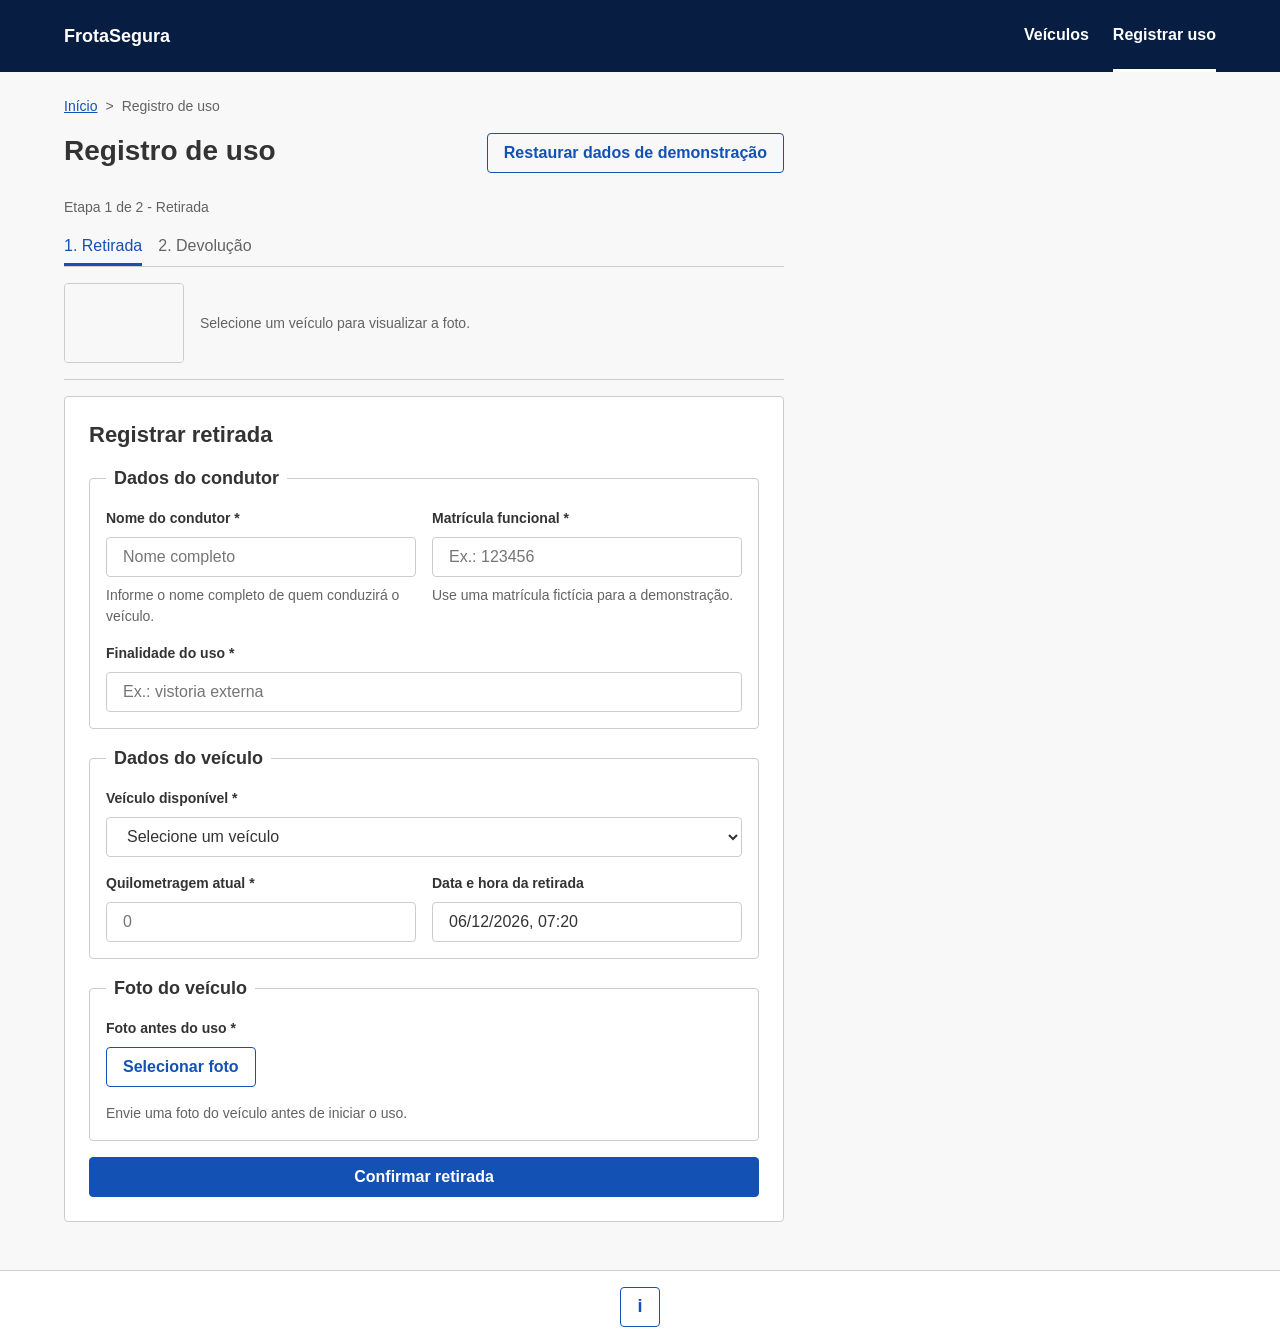
==== commit 3ad77b64: "adcionei popup sobre & arrumei cor do carro" ====
--- a/registro.html
+++ b/registro.html
@@ -164,7 +164,15 @@
   </main>
 
   <footer class="rodape">
-    <div class="container">Imagens: Wikipédia / Wikimedia Commons</div>
+    <div class="container rodape-conteudo">
+      <details class="sobre-popup">
+        <summary aria-label="Sobre" title="Sobre"><span aria-hidden="true">i</span></summary>
+        <section class="sobre-conteudo" aria-labelledby="tituloSobre">
+          <h2 id="tituloSobre">Sobre</h2>
+          <p>Insira aqui o texto sobre o sistema.</p>
+        </section>
+      </details>
+    </div>
   </footer>
 
   <script src="js/dados.js"></script>
--- a/css/style.css
+++ b/css/style.css
@@ -149,6 +149,64 @@
   font-size: var(--tamanho-pequeno);
 }
 
+.rodape-conteudo {
+  display: flex;
+  justify-content: center;
+}
+
+.sobre-popup {
+  position: relative;
+}
+
+.sobre-popup summary {
+  width: var(--altura-controle);
+  height: var(--altura-controle);
+  display: grid;
+  place-items: center;
+  border: 1px solid var(--azul-institucional);
+  border-radius: var(--raio);
+  color: var(--azul-institucional);
+  font-size: var(--tamanho-titulo-3);
+  font-weight: 600;
+  cursor: pointer;
+  list-style: none;
+}
+
+.sobre-popup summary::-webkit-details-marker {
+  display: none;
+}
+
+.sobre-conteudo {
+  position: absolute;
+  z-index: 2;
+  bottom: calc(100% + var(--espaco-1));
+  left: 50%;
+  width: min(375px, calc(120vw - var(--espaco-5)));
+  transform: translateX(-50%);
+  border: 1px solid var(--borda);
+  border-radius: var(--raio);
+  padding: var(--espaco-2);
+  background: var(--superficie);
+  color: var(--texto);
+  text-align: left;
+}
+
+.sobre-conteudo h2 {
+  margin-bottom: var(--espaco-1);
+  font-size: var(--tamanho-titulo-3);
+}
+
+.sobre-conteudo p {
+  margin: 0;
+  color: var(--texto-secundario);
+  font-size: var(--tamanho-pequeno);
+}
+
+.sobre-conteudo[hidden],
+.sobre-popup:not([open]) .sobre-conteudo {
+  display: none;
+}
+
 /* Cabeçalho e navegação */
 .cabecalho {
   background: var(--azul-escuro);
